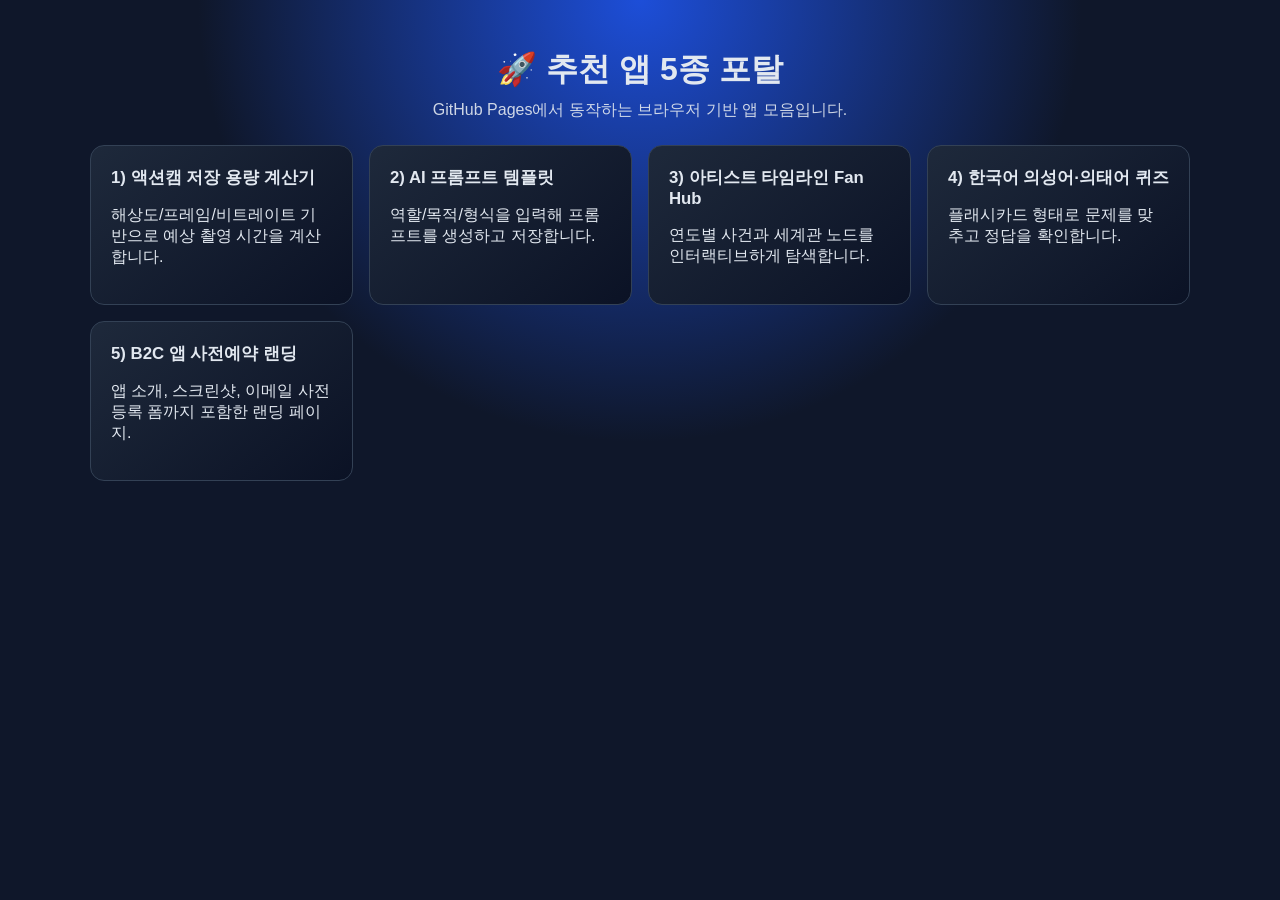
==== index.html @ f7c01bab "Implement GitHub Pages launcher with 5 client-side apps" ====
<!doctype html>
<html lang="ko">
<head>
  <meta charset="UTF-8" />
  <meta name="viewport" content="width=device-width,initial-scale=1" />
  <title>GitHub Pages 추천 앱 포탈</title>
  <link rel="stylesheet" href="assets/styles.css" />
</head>
<body>
  <header class="hero">
    <h1>🚀 추천 앱 5종 포탈</h1>
    <p>GitHub Pages에서 동작하는 브라우저 기반 앱 모음입니다.</p>
  </header>
  <main class="grid">
    <a class="card" href="apps/actioncam/">
      <h2>1) 액션캠 저장 용량 계산기</h2>
      <p>해상도/프레임/비트레이트 기반으로 예상 촬영 시간을 계산합니다.</p>
    </a>
    <a class="card" href="apps/prompt-generator/">
      <h2>2) AI 프롬프트 템플릿</h2>
      <p>역할/목적/형식을 입력해 프롬프트를 생성하고 저장합니다.</p>
    </a>
    <a class="card" href="apps/fan-hub/">
      <h2>3) 아티스트 타임라인 Fan Hub</h2>
      <p>연도별 사건과 세계관 노드를 인터랙티브하게 탐색합니다.</p>
    </a>
    <a class="card" href="apps/korean-quiz/">
      <h2>4) 한국어 의성어·의태어 퀴즈</h2>
      <p>플래시카드 형태로 문제를 맞추고 정답을 확인합니다.</p>
    </a>
    <a class="card" href="apps/prelaunch-landing/">
      <h2>5) B2C 앱 사전예약 랜딩</h2>
      <p>앱 소개, 스크린샷, 이메일 사전등록 폼까지 포함한 랜딩 페이지.</p>
    </a>
  </main>
</body>
</html>
---- assets/styles.css ----
:root {
  --bg: #0f172a;
  --card: #1e293b;
  --accent: #38bdf8;
  --text: #e2e8f0;
}
* { box-sizing: border-box; }
body {
  margin: 0;
  font-family: -apple-system, BlinkMacSystemFont, 'Segoe UI', Roboto, sans-serif;
  color: var(--text);
  background: radial-gradient(circle at top, #1d4ed8, var(--bg) 40%);
  min-height: 100vh;
}
.hero { text-align: center; padding: 48px 16px 24px; }
.hero h1 { margin: 0 0 8px; }
.hero p { margin: 0; opacity: .9; }
.grid {
  width: min(1100px, 92%);
  margin: 0 auto 48px;
  display: grid;
  grid-template-columns: repeat(auto-fit, minmax(260px, 1fr));
  gap: 16px;
}
.card {
  display: block;
  padding: 20px;
  color: var(--text);
  text-decoration: none;
  background: linear-gradient(140deg, #1e293b, #0b1225);
  border: 1px solid #334155;
  border-radius: 14px;
  transition: transform .2s ease, border-color .2s ease;
}
.card:hover { transform: translateY(-2px); border-color: var(--accent); }
.card h2 { font-size: 1.05rem; margin: 0 0 8px; }
.app-shell { width: min(960px, 94%); margin: 24px auto 56px; }
.back { color: #7dd3fc; text-decoration: none; display: inline-block; margin: 14px 0; }
.panel {
  background: #111827cc;
  border: 1px solid #334155;
  border-radius: 12px;
  padding: 16px;
  margin: 12px 0;
}
input, select, textarea, button {
  width: 100%;
  margin-top: 6px;
  margin-bottom: 12px;
  padding: 10px;
  border-radius: 8px;
  border: 1px solid #475569;
  background: #0f172a;
  color: var(--text);
}
button { background: #0284c7; border: none; cursor: pointer; }
.row { display: grid; gap: 12px; grid-template-columns: repeat(auto-fit, minmax(180px, 1fr)); }
.small { opacity: .8; font-size: .92rem; }
.timeline-item { border-left: 3px solid #38bdf8; padding-left: 10px; margin: 10px 0; }
.flashcard { perspective: 1000px; }
.flash-inner {
  min-height: 180px;
  padding: 22px;
  border-radius: 12px;
  background: #0f172a;
  border: 1px solid #334155;
}
.footer { opacity: .75; margin-top: 10px; font-size: .85rem; }
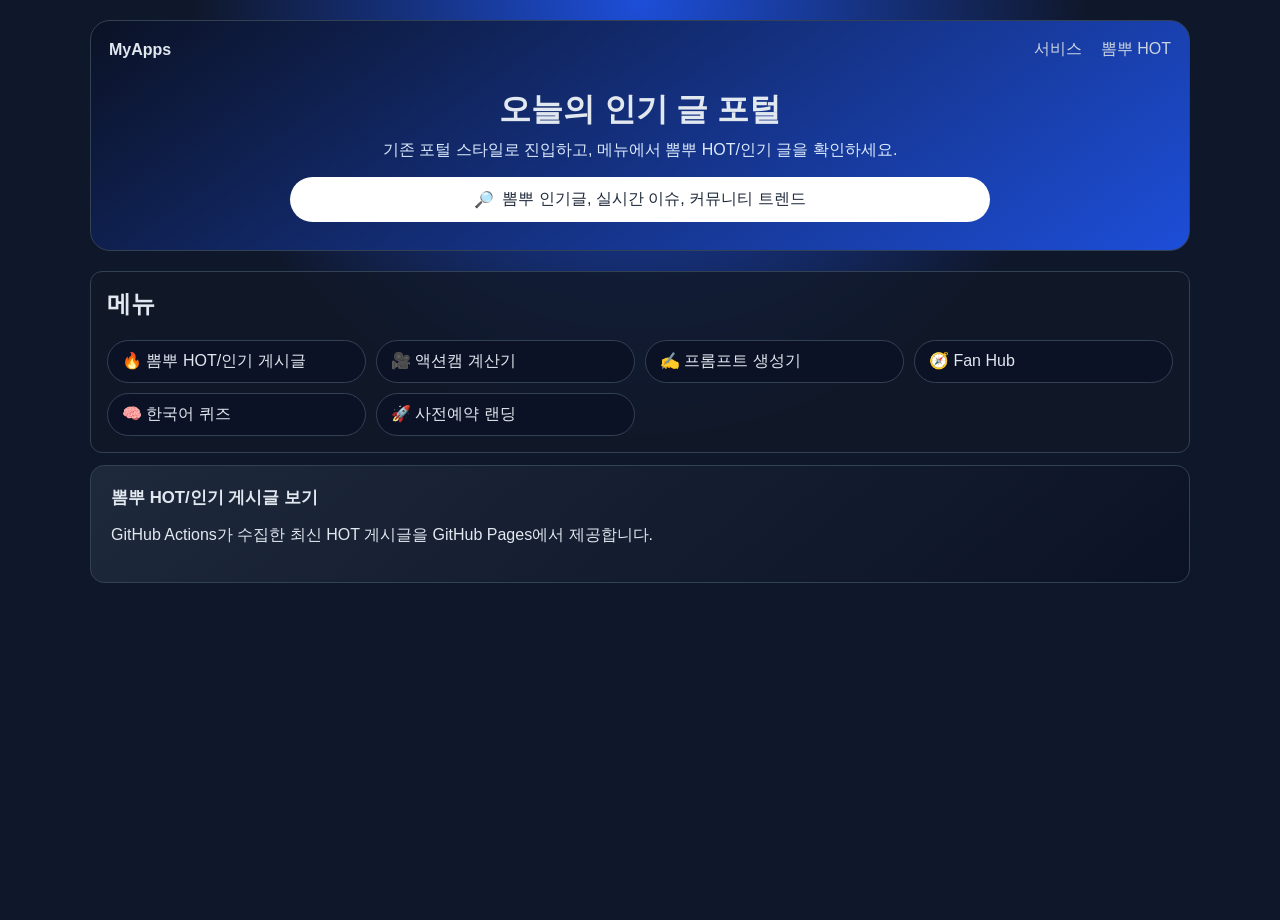
==== commit 13397c28: "feat: add ppomppu hot crawler and portal page" ====
--- a/index.html
+++ b/index.html
@@ -3,35 +3,47 @@
 <head>
   <meta charset="UTF-8" />
   <meta name="viewport" content="width=device-width,initial-scale=1" />
-  <title>GitHub Pages 추천 앱 포탈</title>
+  <title>MyApps 포털</title>
   <link rel="stylesheet" href="assets/styles.css" />
 </head>
 <body>
-  <header class="hero">
-    <h1>🚀 추천 앱 5종 포탈</h1>
-    <p>GitHub Pages에서 동작하는 브라우저 기반 앱 모음입니다.</p>
+  <header class="portal-hero">
+    <div class="portal-topbar">
+      <strong>MyApps</strong>
+      <nav>
+        <a href="#services">서비스</a>
+        <a href="apps/ppomppu-hot/">뽐뿌 HOT</a>
+      </nav>
+    </div>
+    <div class="portal-search-wrap">
+      <h1>오늘의 인기 글 포털</h1>
+      <p>기존 포털 스타일로 진입하고, 메뉴에서 뽐뿌 HOT/인기 글을 확인하세요.</p>
+      <div class="portal-search-bar" aria-hidden="true">
+        <span>🔎</span>
+        <span>뽐뿌 인기글, 실시간 이슈, 커뮤니티 트렌드</span>
+      </div>
+    </div>
   </header>
-  <main class="grid">
-    <a class="card" href="apps/actioncam/">
-      <h2>1) 액션캠 저장 용량 계산기</h2>
-      <p>해상도/프레임/비트레이트 기반으로 예상 촬영 시간을 계산합니다.</p>
-    </a>
-    <a class="card" href="apps/prompt-generator/">
-      <h2>2) AI 프롬프트 템플릿</h2>
-      <p>역할/목적/형식을 입력해 프롬프트를 생성하고 저장합니다.</p>
-    </a>
-    <a class="card" href="apps/fan-hub/">
-      <h2>3) 아티스트 타임라인 Fan Hub</h2>
-      <p>연도별 사건과 세계관 노드를 인터랙티브하게 탐색합니다.</p>
-    </a>
-    <a class="card" href="apps/korean-quiz/">
-      <h2>4) 한국어 의성어·의태어 퀴즈</h2>
-      <p>플래시카드 형태로 문제를 맞추고 정답을 확인합니다.</p>
-    </a>
-    <a class="card" href="apps/prelaunch-landing/">
-      <h2>5) B2C 앱 사전예약 랜딩</h2>
-      <p>앱 소개, 스크린샷, 이메일 사전등록 폼까지 포함한 랜딩 페이지.</p>
-    </a>
+
+  <main class="portal-main" id="services">
+    <section class="portal-menu panel">
+      <h2>메뉴</h2>
+      <div class="menu-grid">
+        <a class="menu-chip" href="apps/ppomppu-hot/">🔥 뽐뿌 HOT/인기 게시글</a>
+        <a class="menu-chip" href="apps/actioncam/">🎥 액션캠 계산기</a>
+        <a class="menu-chip" href="apps/prompt-generator/">✍️ 프롬프트 생성기</a>
+        <a class="menu-chip" href="apps/fan-hub/">🧭 Fan Hub</a>
+        <a class="menu-chip" href="apps/korean-quiz/">🧠 한국어 퀴즈</a>
+        <a class="menu-chip" href="apps/prelaunch-landing/">🚀 사전예약 랜딩</a>
+      </div>
+    </section>
+
+    <section class="grid">
+      <a class="card" href="apps/ppomppu-hot/">
+        <h2>뽐뿌 HOT/인기 게시글 보기</h2>
+        <p>GitHub Actions가 수집한 최신 HOT 게시글을 GitHub Pages에서 제공합니다.</p>
+      </a>
+    </section>
   </main>
 </body>
 </html>
--- a/assets/styles.css
+++ b/assets/styles.css
@@ -12,15 +12,63 @@
   background: radial-gradient(circle at top, #1d4ed8, var(--bg) 40%);
   min-height: 100vh;
 }
+.portal-hero {
+  width: min(1100px, 94%);
+  margin: 20px auto;
+  background: linear-gradient(145deg, #0b1225, #1d4ed8);
+  border: 1px solid #334155;
+  border-radius: 20px;
+  padding: 18px;
+}
+.portal-topbar {
+  display: flex;
+  justify-content: space-between;
+  align-items: center;
+}
+.portal-topbar nav a {
+  color: #cbd5e1;
+  text-decoration: none;
+  margin-left: 14px;
+}
+.portal-search-wrap { text-align: center; padding: 28px 16px 10px; }
+.portal-search-wrap h1 { margin: 0 0 8px; }
+.portal-search-wrap p { margin: 0 0 16px; color: #dbeafe; }
+.portal-search-bar {
+  max-width: 700px;
+  margin: 0 auto;
+  border-radius: 999px;
+  background: #fff;
+  color: #1e293b;
+  padding: 12px 16px;
+  display: flex;
+  align-items: center;
+  gap: 8px;
+  justify-content: center;
+}
+.portal-main { width: min(1100px, 94%); margin: 0 auto 48px; }
 .hero { text-align: center; padding: 48px 16px 24px; }
 .hero h1 { margin: 0 0 8px; }
 .hero p { margin: 0; opacity: .9; }
 .grid {
-  width: min(1100px, 92%);
   margin: 0 auto 48px;
   display: grid;
   grid-template-columns: repeat(auto-fit, minmax(260px, 1fr));
   gap: 16px;
+}
+.portal-menu h2 { margin-top: 0; }
+.menu-grid {
+  display: grid;
+  gap: 10px;
+  grid-template-columns: repeat(auto-fit, minmax(220px, 1fr));
+}
+.menu-chip {
+  text-decoration: none;
+  color: var(--text);
+  background: #0b1225;
+  border: 1px solid #334155;
+  border-radius: 999px;
+  padding: 10px 14px;
+  display: block;
 }
 .card {
   display: block;
@@ -32,7 +80,7 @@
   border-radius: 14px;
   transition: transform .2s ease, border-color .2s ease;
 }
-.card:hover { transform: translateY(-2px); border-color: var(--accent); }
+.card:hover, .menu-chip:hover { transform: translateY(-2px); border-color: var(--accent); }
 .card h2 { font-size: 1.05rem; margin: 0 0 8px; }
 .app-shell { width: min(960px, 94%); margin: 24px auto 56px; }
 .back { color: #7dd3fc; text-decoration: none; display: inline-block; margin: 14px 0; }
@@ -43,6 +91,11 @@
   padding: 16px;
   margin: 12px 0;
 }
+.hot-list { list-style: none; margin: 0; padding: 0; }
+.hot-item { padding: 12px 0; border-bottom: 1px solid #1f2937; }
+.hot-item:last-child { border-bottom: none; }
+.hot-item a { color: #e2e8f0; text-decoration: none; font-weight: 600; }
+.hot-item a:hover { color: #7dd3fc; }
 input, select, textarea, button {
   width: 100%;
   margin-top: 6px;
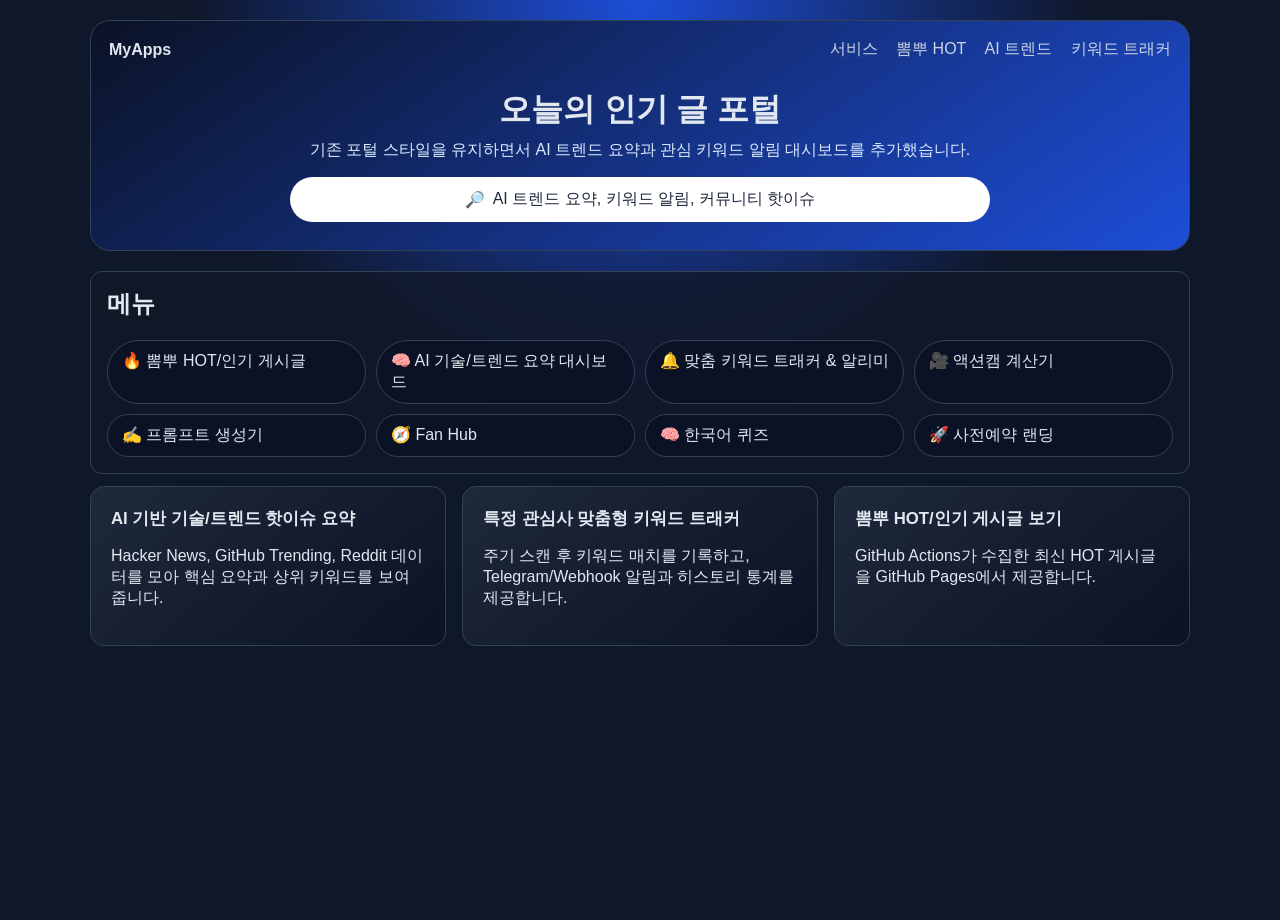
==== commit 42d254ed: "feat: add AI trend dashboard and keyword tracker apps" ====
--- a/index.html
+++ b/index.html
@@ -13,14 +13,16 @@
       <nav>
         <a href="#services">서비스</a>
         <a href="apps/ppomppu-hot/">뽐뿌 HOT</a>
+        <a href="apps/ai-trend-dashboard/">AI 트렌드</a>
+        <a href="apps/keyword-tracker/">키워드 트래커</a>
       </nav>
     </div>
     <div class="portal-search-wrap">
       <h1>오늘의 인기 글 포털</h1>
-      <p>기존 포털 스타일로 진입하고, 메뉴에서 뽐뿌 HOT/인기 글을 확인하세요.</p>
+      <p>기존 포털 스타일을 유지하면서 AI 트렌드 요약과 관심 키워드 알림 대시보드를 추가했습니다.</p>
       <div class="portal-search-bar" aria-hidden="true">
         <span>🔎</span>
-        <span>뽐뿌 인기글, 실시간 이슈, 커뮤니티 트렌드</span>
+        <span>AI 트렌드 요약, 키워드 알림, 커뮤니티 핫이슈</span>
       </div>
     </div>
   </header>
@@ -30,6 +32,8 @@
       <h2>메뉴</h2>
       <div class="menu-grid">
         <a class="menu-chip" href="apps/ppomppu-hot/">🔥 뽐뿌 HOT/인기 게시글</a>
+        <a class="menu-chip" href="apps/ai-trend-dashboard/">🧠 AI 기술/트렌드 요약 대시보드</a>
+        <a class="menu-chip" href="apps/keyword-tracker/">🔔 맞춤 키워드 트래커 & 알리미</a>
         <a class="menu-chip" href="apps/actioncam/">🎥 액션캠 계산기</a>
         <a class="menu-chip" href="apps/prompt-generator/">✍️ 프롬프트 생성기</a>
         <a class="menu-chip" href="apps/fan-hub/">🧭 Fan Hub</a>
@@ -39,6 +43,14 @@
     </section>
 
     <section class="grid">
+      <a class="card" href="apps/ai-trend-dashboard/">
+        <h2>AI 기반 기술/트렌드 핫이슈 요약</h2>
+        <p>Hacker News, GitHub Trending, Reddit 데이터를 모아 핵심 요약과 상위 키워드를 보여줍니다.</p>
+      </a>
+      <a class="card" href="apps/keyword-tracker/">
+        <h2>특정 관심사 맞춤형 키워드 트래커</h2>
+        <p>주기 스캔 후 키워드 매치를 기록하고, Telegram/Webhook 알림과 히스토리 통계를 제공합니다.</p>
+      </a>
       <a class="card" href="apps/ppomppu-hot/">
         <h2>뽐뿌 HOT/인기 게시글 보기</h2>
         <p>GitHub Actions가 수집한 최신 HOT 게시글을 GitHub Pages에서 제공합니다.</p>
--- a/assets/styles.css
+++ b/assets/styles.css
@@ -119,3 +119,30 @@
   border: 1px solid #334155;
 }
 .footer { opacity: .75; margin-top: 10px; font-size: .85rem; }
+
+.chip-wrap {
+  display: flex;
+  flex-wrap: wrap;
+  gap: 8px;
+}
+
+.stat-chip {
+  background: #0b1225;
+  border: 1px solid #334155;
+  border-radius: 999px;
+  padding: 6px 10px;
+  font-size: .88rem;
+}
+
+.summary-text {
+  margin: 8px 0 0;
+  line-height: 1.5;
+  color: #cbd5e1;
+}
+
+.stats-list {
+  margin: 0;
+  padding-left: 20px;
+  display: grid;
+  gap: 8px;
+}
